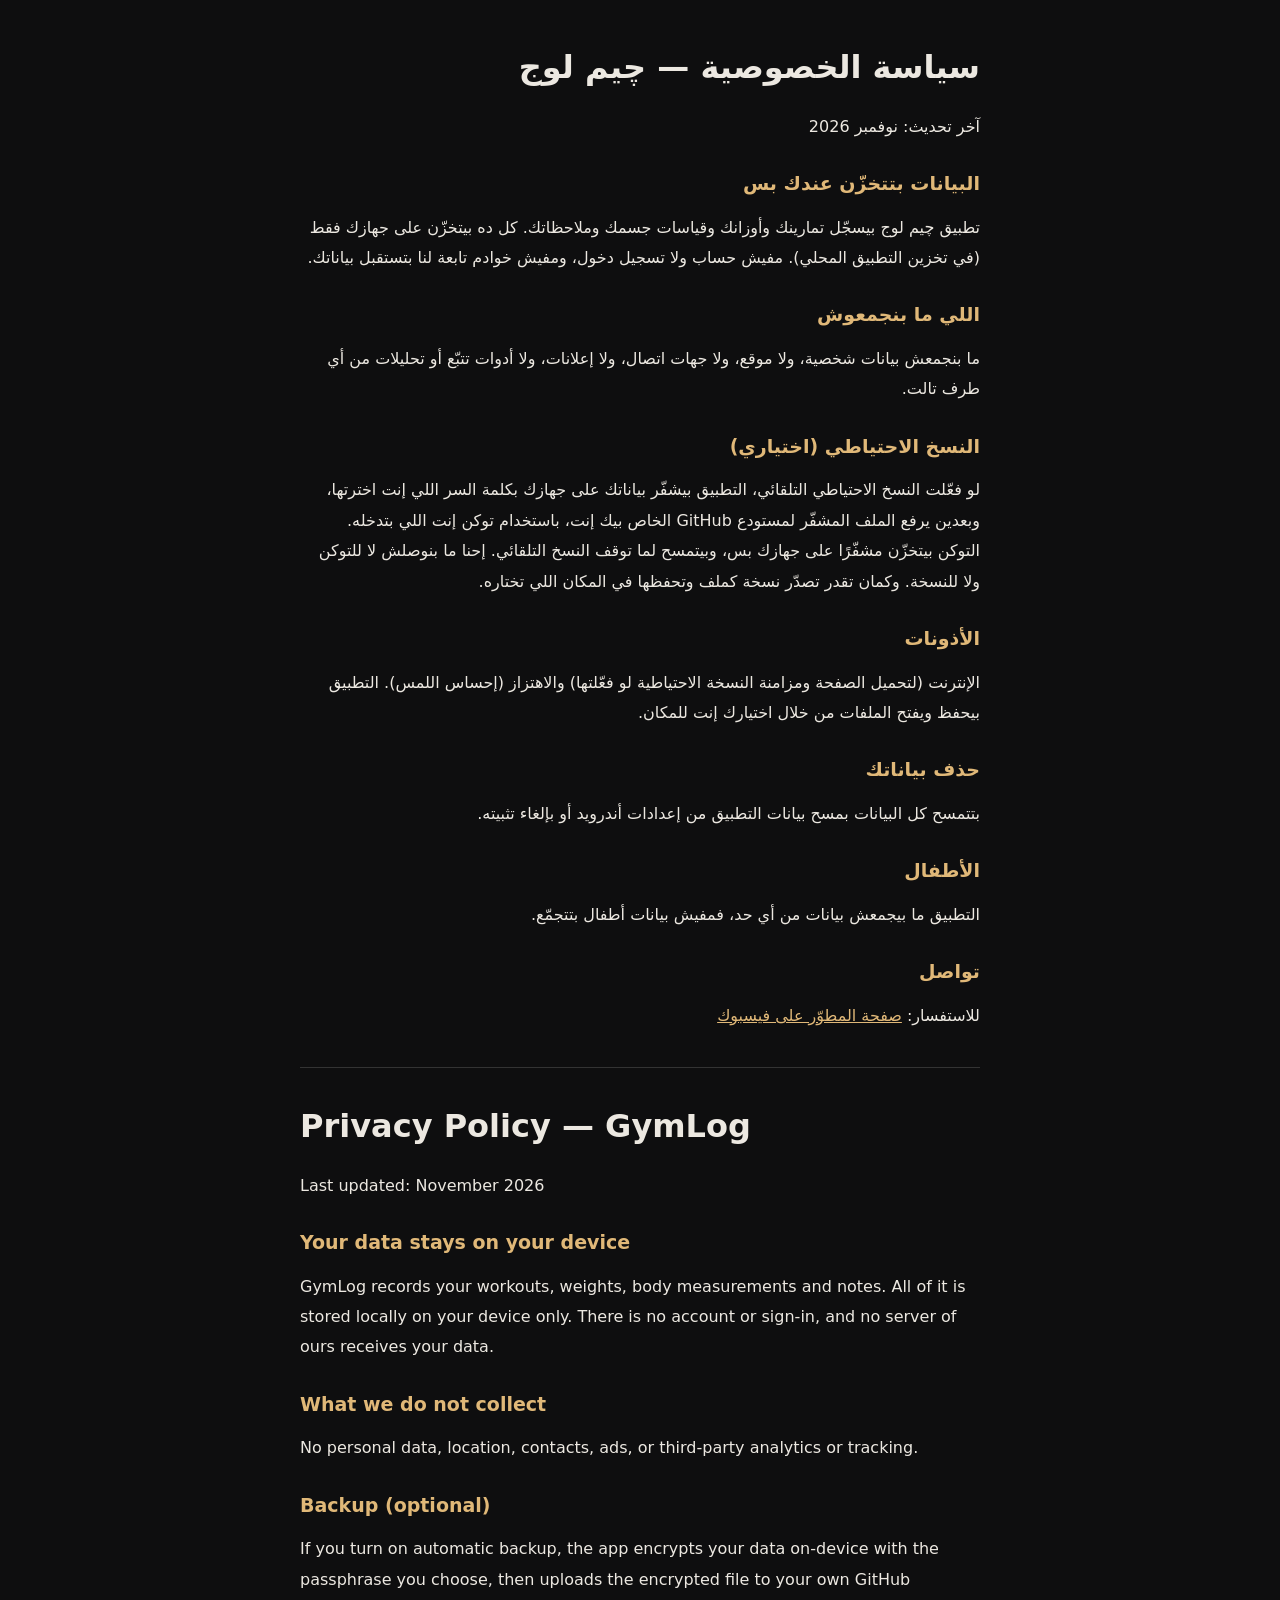
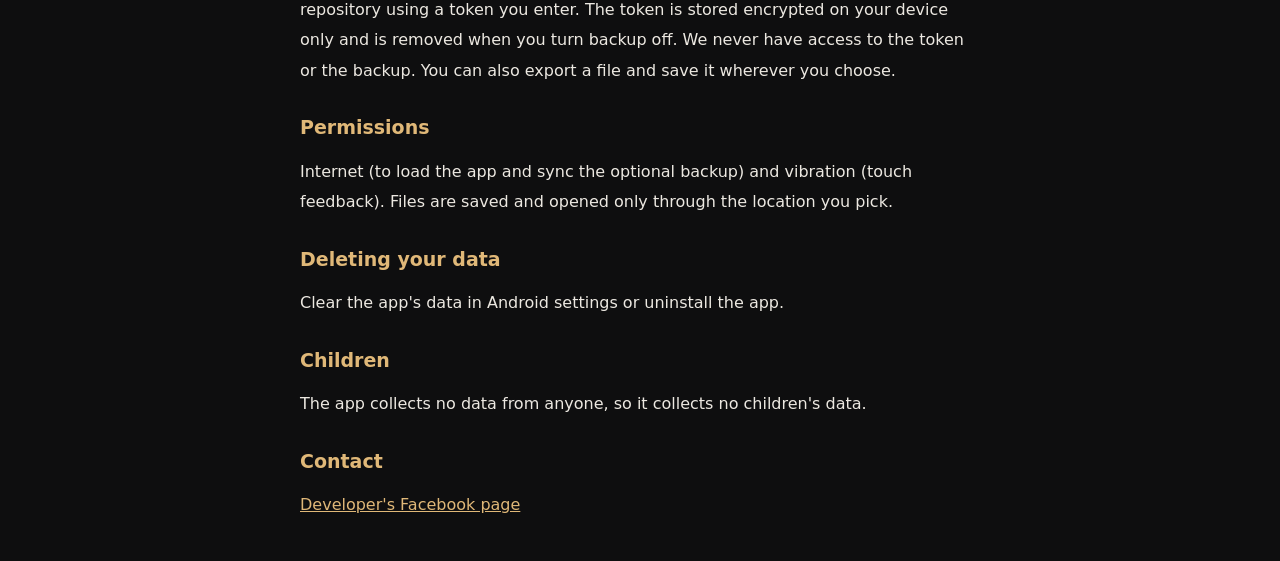
==== privacy.html @ 355dfa4c "v102: Android hardening + offline (SW cache-first, native bridge, back flow, insets, splash, R8), pr" ====
<!doctype html>
<html lang="ar" dir="rtl"><head><meta charset="utf-8">
<meta name="viewport" content="width=device-width,initial-scale=1">
<title>سياسة الخصوصية — چيم لوج</title>
<style>body{font-family:system-ui,"Noto Naskh Arabic",sans-serif;max-width:680px;margin:0 auto;padding:24px 18px;line-height:1.9;background:#0e0e0f;color:#ece8e1}h1,h2{line-height:1.4}h2{font-size:19px;margin-top:28px;color:#e0b878}hr{border:0;border-top:1px solid #333;margin:36px 0}a{color:#e0b878}[dir=ltr]{text-align:left}</style></head><body>
<h1>سياسة الخصوصية — چيم لوج</h1>
<p>آخر تحديث: نوفمبر 2026</p>
<h2>البيانات بتتخزّن عندك بس</h2>
<p>تطبيق چيم لوج بيسجّل تمارينك وأوزانك وقياسات جسمك وملاحظاتك. كل ده بيتخزّن على جهازك فقط (في تخزين التطبيق المحلي). مفيش حساب ولا تسجيل دخول، ومفيش خوادم تابعة لنا بتستقبل بياناتك.</p>
<h2>اللي ما بنجمعوش</h2>
<p>ما بنجمعش بيانات شخصية، ولا موقع، ولا جهات اتصال، ولا إعلانات، ولا أدوات تتبّع أو تحليلات من أي طرف تالت.</p>
<h2>النسخ الاحتياطي (اختياري)</h2>
<p>لو فعّلت النسخ الاحتياطي التلقائي، التطبيق بيشفّر بياناتك على جهازك بكلمة السر اللي إنت اخترتها، وبعدين يرفع الملف المشفّر لمستودع GitHub الخاص بيك إنت، باستخدام توكن إنت اللي بتدخله. التوكن بيتخزّن مشفّرًا على جهازك بس، وبيتمسح لما توقف النسخ التلقائي. إحنا ما بنوصلش لا للتوكن ولا للنسخة. وكمان تقدر تصدّر نسخة كملف وتحفظها في المكان اللي تختاره.</p>
<h2>الأذونات</h2>
<p>الإنترنت (لتحميل الصفحة ومزامنة النسخة الاحتياطية لو فعّلتها) والاهتزاز (إحساس اللمس). التطبيق بيحفظ ويفتح الملفات من خلال اختيارك إنت للمكان.</p>
<h2>حذف بياناتك</h2>
<p>بتتمسح كل البيانات بمسح بيانات التطبيق من إعدادات أندرويد أو بإلغاء تثبيته.</p>
<h2>الأطفال</h2>
<p>التطبيق ما بيجمعش بيانات من أي حد، فمفيش بيانات أطفال بتتجمّع.</p>
<h2>تواصل</h2>
<p>للاستفسار: <a href="https://www.facebook.com/share/1HWtZibWS7/">صفحة المطوّر على فيسبوك</a></p>
<hr>
<div dir="ltr">
<h1>Privacy Policy — GymLog</h1>
<p>Last updated: November 2026</p>
<h2>Your data stays on your device</h2>
<p>GymLog records your workouts, weights, body measurements and notes. All of it is stored locally on your device only. There is no account or sign-in, and no server of ours receives your data.</p>
<h2>What we do not collect</h2>
<p>No personal data, location, contacts, ads, or third-party analytics or tracking.</p>
<h2>Backup (optional)</h2>
<p>If you turn on automatic backup, the app encrypts your data on-device with the passphrase you choose, then uploads the encrypted file to your own GitHub repository using a token you enter. The token is stored encrypted on your device only and is removed when you turn backup off. We never have access to the token or the backup. You can also export a file and save it wherever you choose.</p>
<h2>Permissions</h2>
<p>Internet (to load the app and sync the optional backup) and vibration (touch feedback). Files are saved and opened only through the location you pick.</p>
<h2>Deleting your data</h2>
<p>Clear the app's data in Android settings or uninstall the app.</p>
<h2>Children</h2>
<p>The app collects no data from anyone, so it collects no children's data.</p>
<h2>Contact</h2>
<p><a href="https://www.facebook.com/share/1HWtZibWS7/">Developer's Facebook page</a></p>
</div>
</body></html>
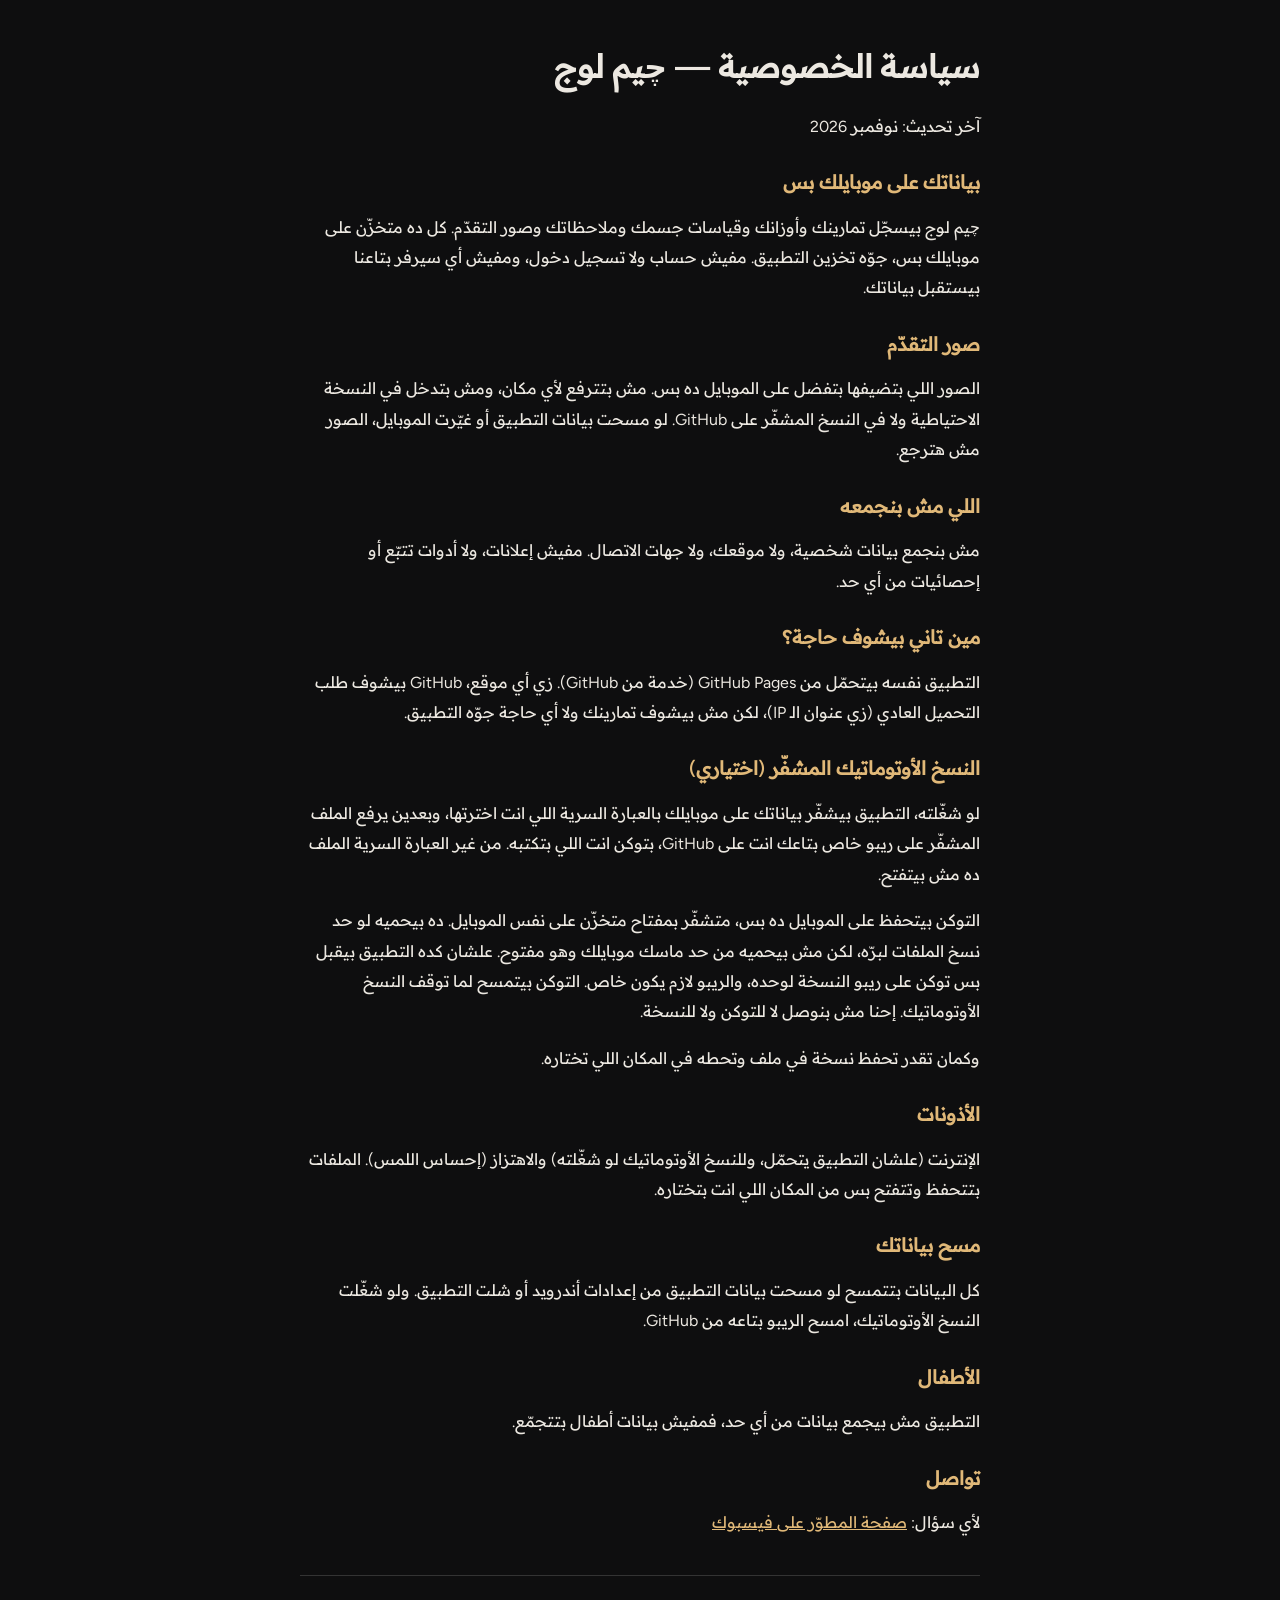
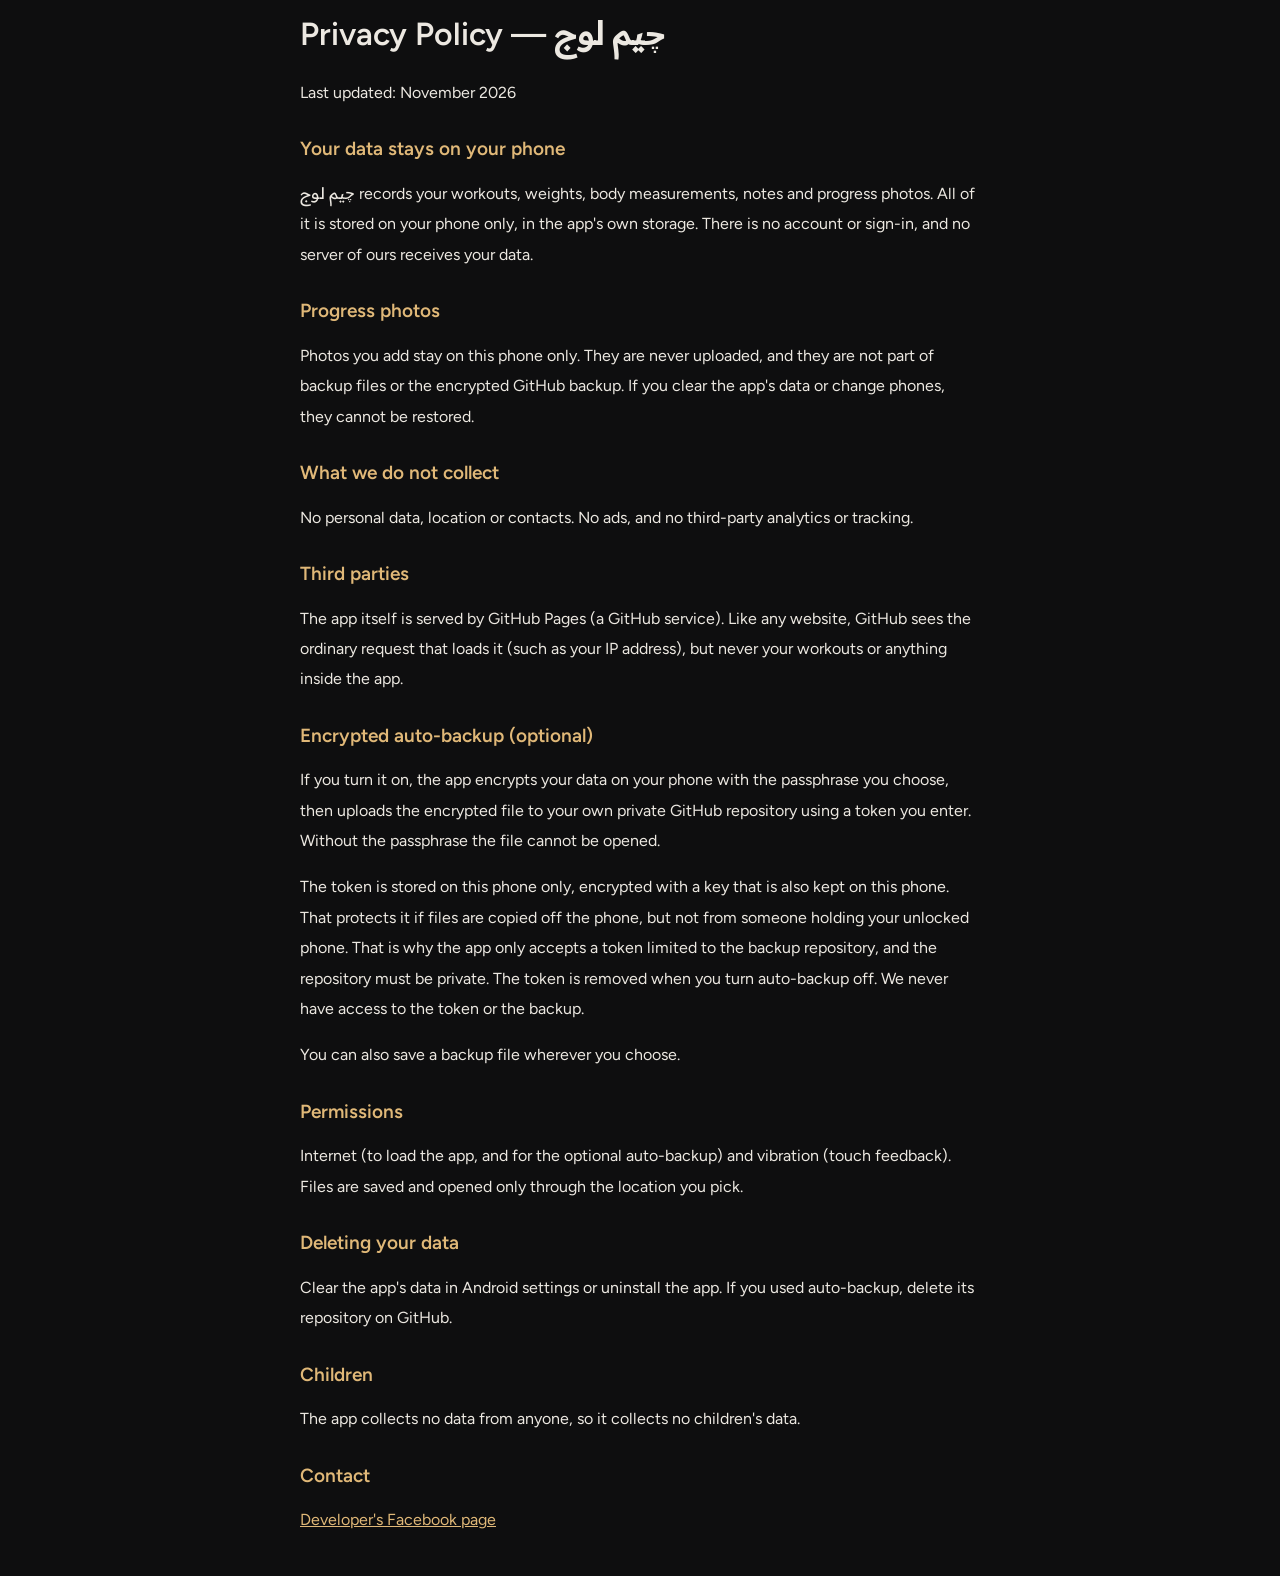
==== commit f5eccf7f: "v139 data safety: sync never overwrites (reads, decrypts and merges remote sessions by id with tombs" ====
--- a/privacy.html
+++ b/privacy.html
@@ -1,38 +1,51 @@
 <!doctype html>
 <html lang="ar" dir="rtl"><head><meta charset="utf-8">
 <meta name="viewport" content="width=device-width,initial-scale=1">
+<meta name="robots" content="noindex,nofollow">
 <title>سياسة الخصوصية — چيم لوج</title>
-<style>body{font-family:system-ui,"Noto Naskh Arabic",sans-serif;max-width:680px;margin:0 auto;padding:24px 18px;line-height:1.9;background:#0e0e0f;color:#ece8e1}h1,h2{line-height:1.4}h2{font-size:19px;margin-top:28px;color:#e0b878}hr{border:0;border-top:1px solid #333;margin:36px 0}a{color:#e0b878}[dir=ltr]{text-align:left}</style></head><body>
+<style>@font-face{font-family:"ArUI";src:url(fonts/readex-400.woff2) format("woff2");font-weight:400}@font-face{font-family:"Figtree";src:url(fonts/figtree.woff2) format("woff2")}body{font-family:"Figtree","ArUI",system-ui,sans-serif;max-width:680px;margin:0 auto;padding:24px 18px;line-height:1.9;background:#0e0e0f;color:#ece8e1;-webkit-user-select:none;user-select:none}h1,h2{line-height:1.4;font-weight:600}h2{font-size:19px;margin-top:28px;color:#e0b878}hr{border:0;border-top:1px solid #333;margin:36px 0}a{color:#e0b878}[dir=ltr]{text-align:left}</style></head><body>
 <h1>سياسة الخصوصية — چيم لوج</h1>
 <p>آخر تحديث: نوفمبر 2026</p>
-<h2>البيانات بتتخزّن عندك بس</h2>
-<p>تطبيق چيم لوج بيسجّل تمارينك وأوزانك وقياسات جسمك وملاحظاتك. كل ده بيتخزّن على جهازك فقط (في تخزين التطبيق المحلي). مفيش حساب ولا تسجيل دخول، ومفيش خوادم تابعة لنا بتستقبل بياناتك.</p>
-<h2>اللي ما بنجمعوش</h2>
-<p>ما بنجمعش بيانات شخصية، ولا موقع، ولا جهات اتصال، ولا إعلانات، ولا أدوات تتبّع أو تحليلات من أي طرف تالت.</p>
-<h2>النسخ الاحتياطي (اختياري)</h2>
-<p>لو فعّلت النسخ الاحتياطي التلقائي، التطبيق بيشفّر بياناتك على جهازك بكلمة السر اللي إنت اخترتها، وبعدين يرفع الملف المشفّر لمستودع GitHub الخاص بيك إنت، باستخدام توكن إنت اللي بتدخله. التوكن بيتخزّن مشفّرًا على جهازك بس، وبيتمسح لما توقف النسخ التلقائي. إحنا ما بنوصلش لا للتوكن ولا للنسخة. وكمان تقدر تصدّر نسخة كملف وتحفظها في المكان اللي تختاره.</p>
+<h2>بياناتك على موبايلك بس</h2>
+<p>چيم لوج بيسجّل تمارينك وأوزانك وقياسات جسمك وملاحظاتك وصور التقدّم. كل ده متخزّن على موبايلك بس، جوّه تخزين التطبيق. مفيش حساب ولا تسجيل دخول، ومفيش أي سيرفر بتاعنا بيستقبل بياناتك.</p>
+<h2>صور التقدّم</h2>
+<p>الصور اللي بتضيفها بتفضل على الموبايل ده بس. مش بتترفع لأي مكان، ومش بتدخل في النسخة الاحتياطية ولا في النسخ المشفّر على GitHub. لو مسحت بيانات التطبيق أو غيّرت الموبايل، الصور مش هترجع.</p>
+<h2>اللي مش بنجمعه</h2>
+<p>مش بنجمع بيانات شخصية، ولا موقعك، ولا جهات الاتصال. مفيش إعلانات، ولا أدوات تتبّع أو إحصائيات من أي حد.</p>
+<h2>مين تاني بيشوف حاجة؟</h2>
+<p>التطبيق نفسه بيتحمّل من GitHub Pages (خدمة من GitHub). زي أي موقع، GitHub بيشوف طلب التحميل العادي (زي عنوان الـ IP)، لكن مش بيشوف تمارينك ولا أي حاجة جوّه التطبيق.</p>
+<h2>النسخ الأوتوماتيك المشفّر (اختياري)</h2>
+<p>لو شغّلته، التطبيق بيشفّر بياناتك على موبايلك بالعبارة السرية اللي انت اخترتها، وبعدين يرفع الملف المشفّر على ريبو خاص بتاعك انت على GitHub، بتوكن انت اللي بتكتبه. من غير العبارة السرية الملف ده مش بيتفتح.</p>
+<p>التوكن بيتحفظ على الموبايل ده بس، متشفّر بمفتاح متخزّن على نفس الموبايل. ده بيحميه لو حد نسخ الملفات لبرّه، لكن مش بيحميه من حد ماسك موبايلك وهو مفتوح. علشان كده التطبيق بيقبل بس توكن على ريبو النسخة لوحده، والريبو لازم يكون خاص. التوكن بيتمسح لما توقف النسخ الأوتوماتيك. إحنا مش بنوصل لا للتوكن ولا للنسخة.</p>
+<p>وكمان تقدر تحفظ نسخة في ملف وتحطه في المكان اللي تختاره.</p>
 <h2>الأذونات</h2>
-<p>الإنترنت (لتحميل الصفحة ومزامنة النسخة الاحتياطية لو فعّلتها) والاهتزاز (إحساس اللمس). التطبيق بيحفظ ويفتح الملفات من خلال اختيارك إنت للمكان.</p>
-<h2>حذف بياناتك</h2>
-<p>بتتمسح كل البيانات بمسح بيانات التطبيق من إعدادات أندرويد أو بإلغاء تثبيته.</p>
+<p>الإنترنت (علشان التطبيق يتحمّل، وللنسخ الأوتوماتيك لو شغّلته) والاهتزاز (إحساس اللمس). الملفات بتتحفظ وتتفتح بس من المكان اللي انت بتختاره.</p>
+<h2>مسح بياناتك</h2>
+<p>كل البيانات بتتمسح لو مسحت بيانات التطبيق من إعدادات أندرويد أو شلت التطبيق. ولو شغّلت النسخ الأوتوماتيك، امسح الريبو بتاعه من GitHub.</p>
 <h2>الأطفال</h2>
-<p>التطبيق ما بيجمعش بيانات من أي حد، فمفيش بيانات أطفال بتتجمّع.</p>
+<p>التطبيق مش بيجمع بيانات من أي حد، فمفيش بيانات أطفال بتتجمّع.</p>
 <h2>تواصل</h2>
-<p>للاستفسار: <a href="https://www.facebook.com/share/1HWtZibWS7/">صفحة المطوّر على فيسبوك</a></p>
+<p>لأي سؤال: <a href="https://www.facebook.com/share/1HWtZibWS7/">صفحة المطوّر على فيسبوك</a></p>
 <hr>
 <div dir="ltr">
-<h1>Privacy Policy — GymLog</h1>
+<h1>Privacy Policy — چيم لوج</h1>
 <p>Last updated: November 2026</p>
-<h2>Your data stays on your device</h2>
-<p>GymLog records your workouts, weights, body measurements and notes. All of it is stored locally on your device only. There is no account or sign-in, and no server of ours receives your data.</p>
+<h2>Your data stays on your phone</h2>
+<p>چيم لوج records your workouts, weights, body measurements, notes and progress photos. All of it is stored on your phone only, in the app's own storage. There is no account or sign-in, and no server of ours receives your data.</p>
+<h2>Progress photos</h2>
+<p>Photos you add stay on this phone only. They are never uploaded, and they are not part of backup files or the encrypted GitHub backup. If you clear the app's data or change phones, they cannot be restored.</p>
 <h2>What we do not collect</h2>
-<p>No personal data, location, contacts, ads, or third-party analytics or tracking.</p>
-<h2>Backup (optional)</h2>
-<p>If you turn on automatic backup, the app encrypts your data on-device with the passphrase you choose, then uploads the encrypted file to your own GitHub repository using a token you enter. The token is stored encrypted on your device only and is removed when you turn backup off. We never have access to the token or the backup. You can also export a file and save it wherever you choose.</p>
+<p>No personal data, location or contacts. No ads, and no third-party analytics or tracking.</p>
+<h2>Third parties</h2>
+<p>The app itself is served by GitHub Pages (a GitHub service). Like any website, GitHub sees the ordinary request that loads it (such as your IP address), but never your workouts or anything inside the app.</p>
+<h2>Encrypted auto-backup (optional)</h2>
+<p>If you turn it on, the app encrypts your data on your phone with the passphrase you choose, then uploads the encrypted file to your own private GitHub repository using a token you enter. Without the passphrase the file cannot be opened.</p>
+<p>The token is stored on this phone only, encrypted with a key that is also kept on this phone. That protects it if files are copied off the phone, but not from someone holding your unlocked phone. That is why the app only accepts a token limited to the backup repository, and the repository must be private. The token is removed when you turn auto-backup off. We never have access to the token or the backup.</p>
+<p>You can also save a backup file wherever you choose.</p>
 <h2>Permissions</h2>
-<p>Internet (to load the app and sync the optional backup) and vibration (touch feedback). Files are saved and opened only through the location you pick.</p>
+<p>Internet (to load the app, and for the optional auto-backup) and vibration (touch feedback). Files are saved and opened only through the location you pick.</p>
 <h2>Deleting your data</h2>
-<p>Clear the app's data in Android settings or uninstall the app.</p>
+<p>Clear the app's data in Android settings or uninstall the app. If you used auto-backup, delete its repository on GitHub.</p>
 <h2>Children</h2>
 <p>The app collects no data from anyone, so it collects no children's data.</p>
 <h2>Contact</h2>
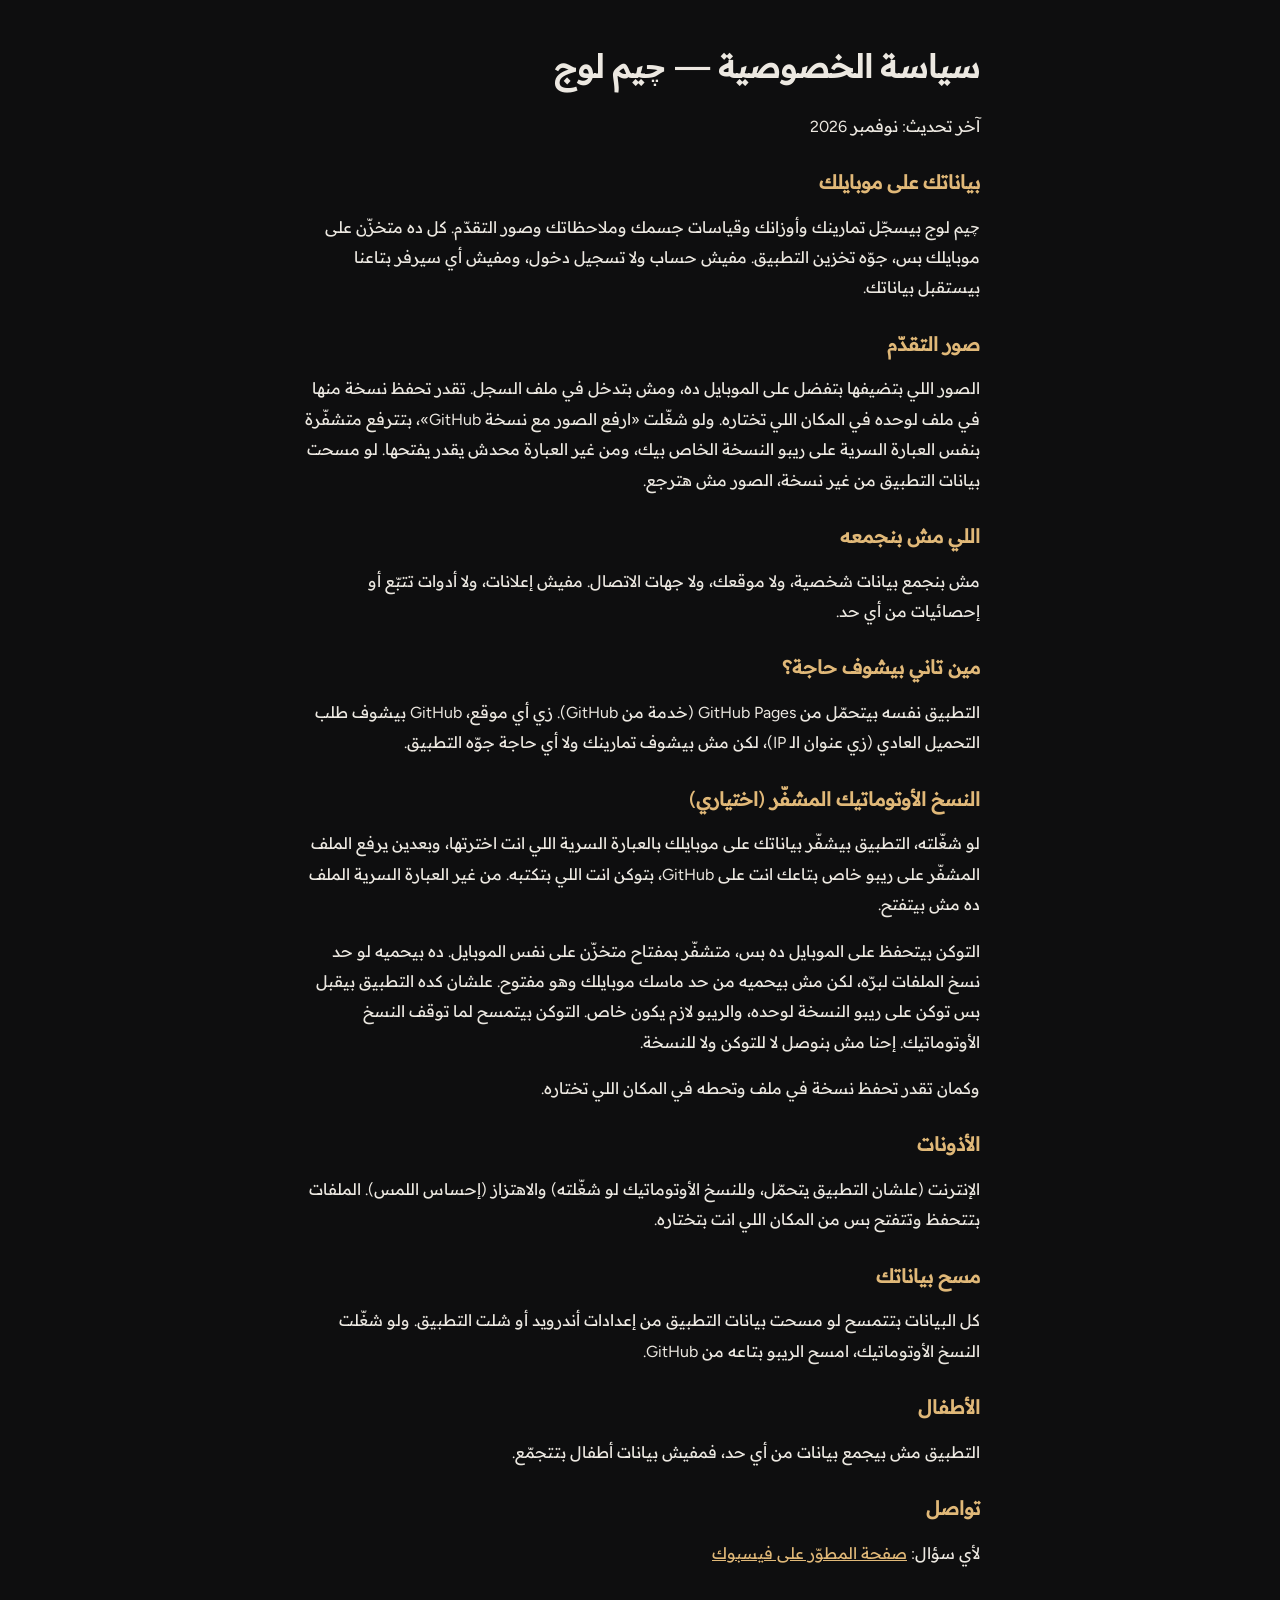
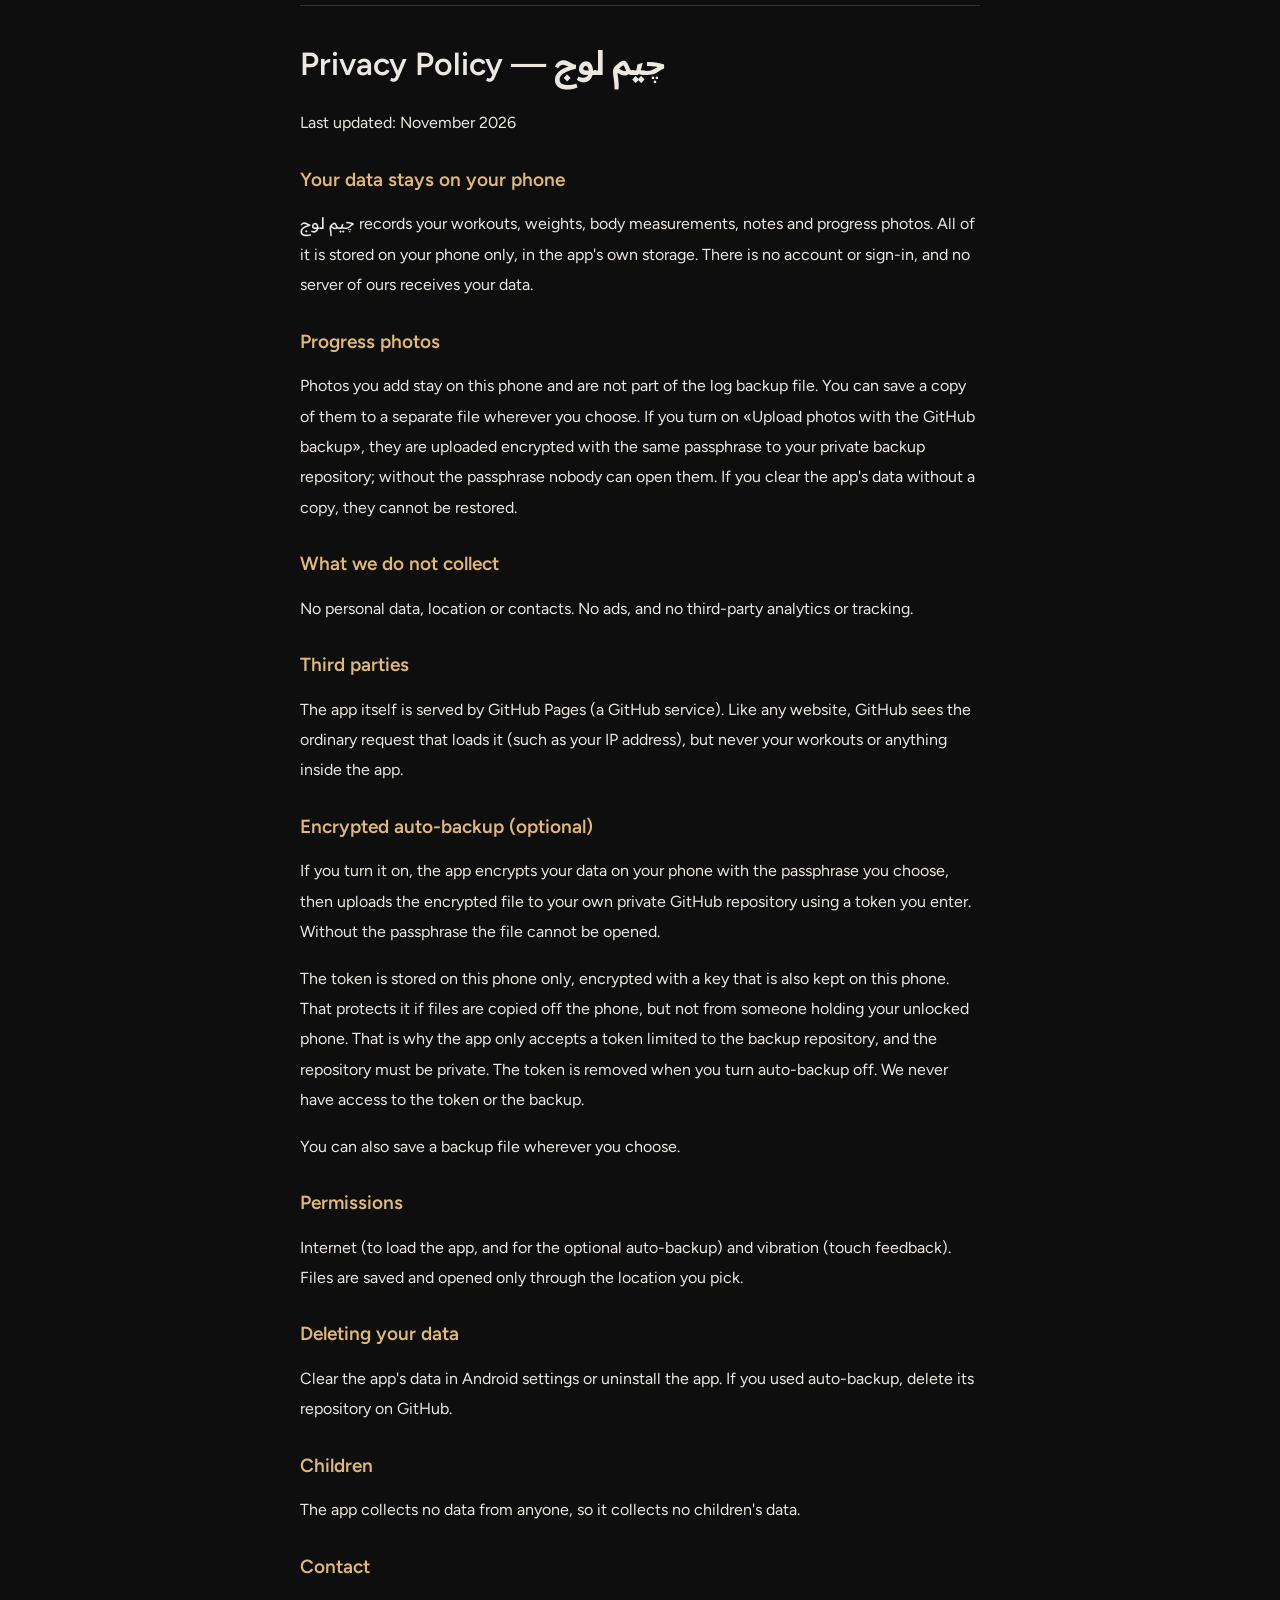
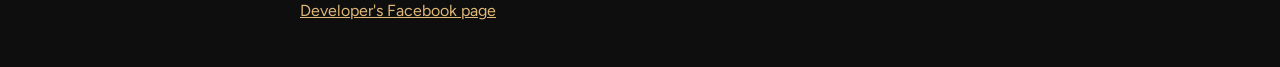
==== commit ecfb167e: "v143: progress photos backup (separate photo file export/import + optional encrypted upload with the" ====
--- a/privacy.html
+++ b/privacy.html
@@ -6,10 +6,10 @@
 <style>@font-face{font-family:"ArUI";src:url(fonts/readex-400.woff2) format("woff2");font-weight:400}@font-face{font-family:"Figtree";src:url(fonts/figtree.woff2) format("woff2")}body{font-family:"Figtree","ArUI",system-ui,sans-serif;max-width:680px;margin:0 auto;padding:24px 18px;line-height:1.9;background:#0e0e0f;color:#ece8e1;-webkit-user-select:none;user-select:none}h1,h2{line-height:1.4;font-weight:600}h2{font-size:19px;margin-top:28px;color:#e0b878}hr{border:0;border-top:1px solid #333;margin:36px 0}a{color:#e0b878}[dir=ltr]{text-align:left}</style></head><body>
 <h1>سياسة الخصوصية — چيم لوج</h1>
 <p>آخر تحديث: نوفمبر 2026</p>
-<h2>بياناتك على موبايلك بس</h2>
+<h2>بياناتك على موبايلك</h2>
 <p>چيم لوج بيسجّل تمارينك وأوزانك وقياسات جسمك وملاحظاتك وصور التقدّم. كل ده متخزّن على موبايلك بس، جوّه تخزين التطبيق. مفيش حساب ولا تسجيل دخول، ومفيش أي سيرفر بتاعنا بيستقبل بياناتك.</p>
 <h2>صور التقدّم</h2>
-<p>الصور اللي بتضيفها بتفضل على الموبايل ده بس. مش بتترفع لأي مكان، ومش بتدخل في النسخة الاحتياطية ولا في النسخ المشفّر على GitHub. لو مسحت بيانات التطبيق أو غيّرت الموبايل، الصور مش هترجع.</p>
+<p>الصور اللي بتضيفها بتفضل على الموبايل ده، ومش بتدخل في ملف السجل. تقدر تحفظ نسخة منها في ملف لوحده في المكان اللي تختاره. ولو شغّلت «ارفع الصور مع نسخة GitHub»، بتترفع متشفّرة بنفس العبارة السرية على ريبو النسخة الخاص بيك، ومن غير العبارة محدش يقدر يفتحها. لو مسحت بيانات التطبيق من غير نسخة، الصور مش هترجع.</p>
 <h2>اللي مش بنجمعه</h2>
 <p>مش بنجمع بيانات شخصية، ولا موقعك، ولا جهات الاتصال. مفيش إعلانات، ولا أدوات تتبّع أو إحصائيات من أي حد.</p>
 <h2>مين تاني بيشوف حاجة؟</h2>
@@ -33,7 +33,7 @@
 <h2>Your data stays on your phone</h2>
 <p>چيم لوج records your workouts, weights, body measurements, notes and progress photos. All of it is stored on your phone only, in the app's own storage. There is no account or sign-in, and no server of ours receives your data.</p>
 <h2>Progress photos</h2>
-<p>Photos you add stay on this phone only. They are never uploaded, and they are not part of backup files or the encrypted GitHub backup. If you clear the app's data or change phones, they cannot be restored.</p>
+<p>Photos you add stay on this phone and are not part of the log backup file. You can save a copy of them to a separate file wherever you choose. If you turn on «Upload photos with the GitHub backup», they are uploaded encrypted with the same passphrase to your private backup repository; without the passphrase nobody can open them. If you clear the app's data without a copy, they cannot be restored.</p>
 <h2>What we do not collect</h2>
 <p>No personal data, location or contacts. No ads, and no third-party analytics or tracking.</p>
 <h2>Third parties</h2>
